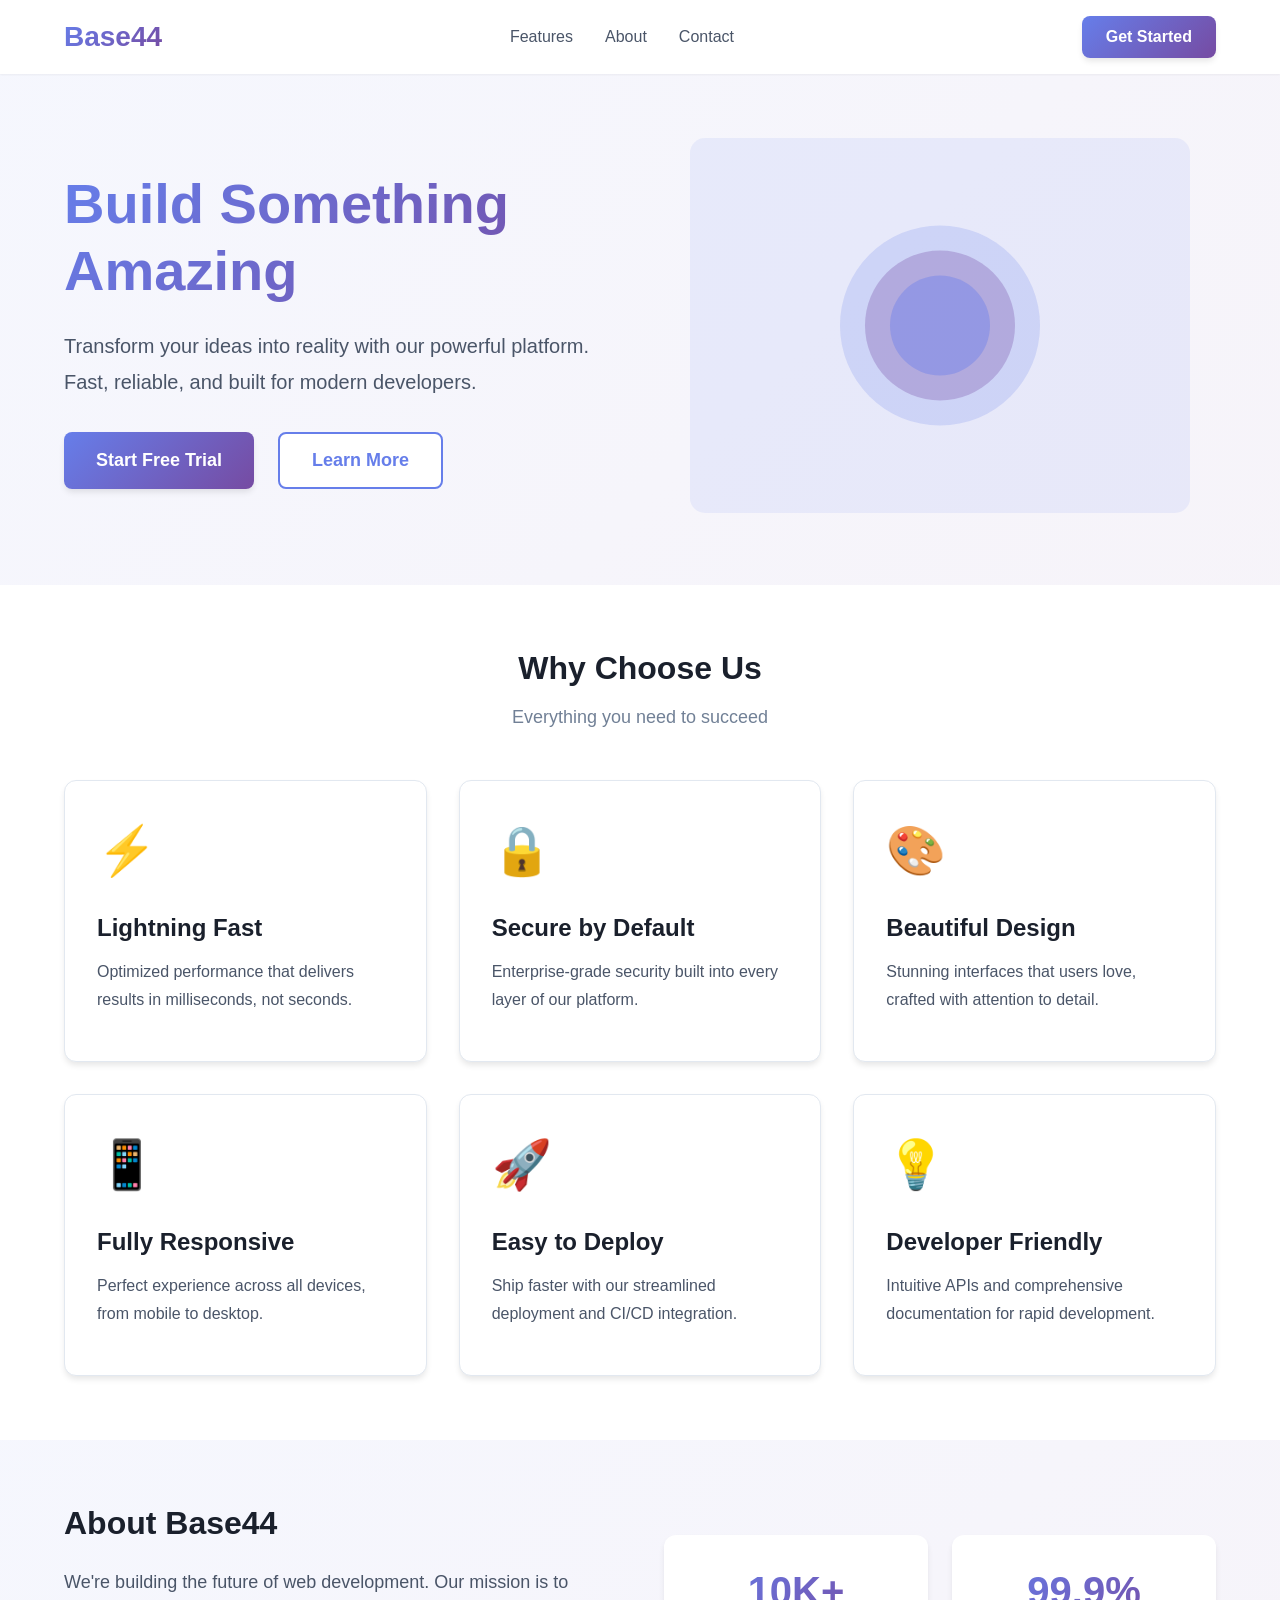
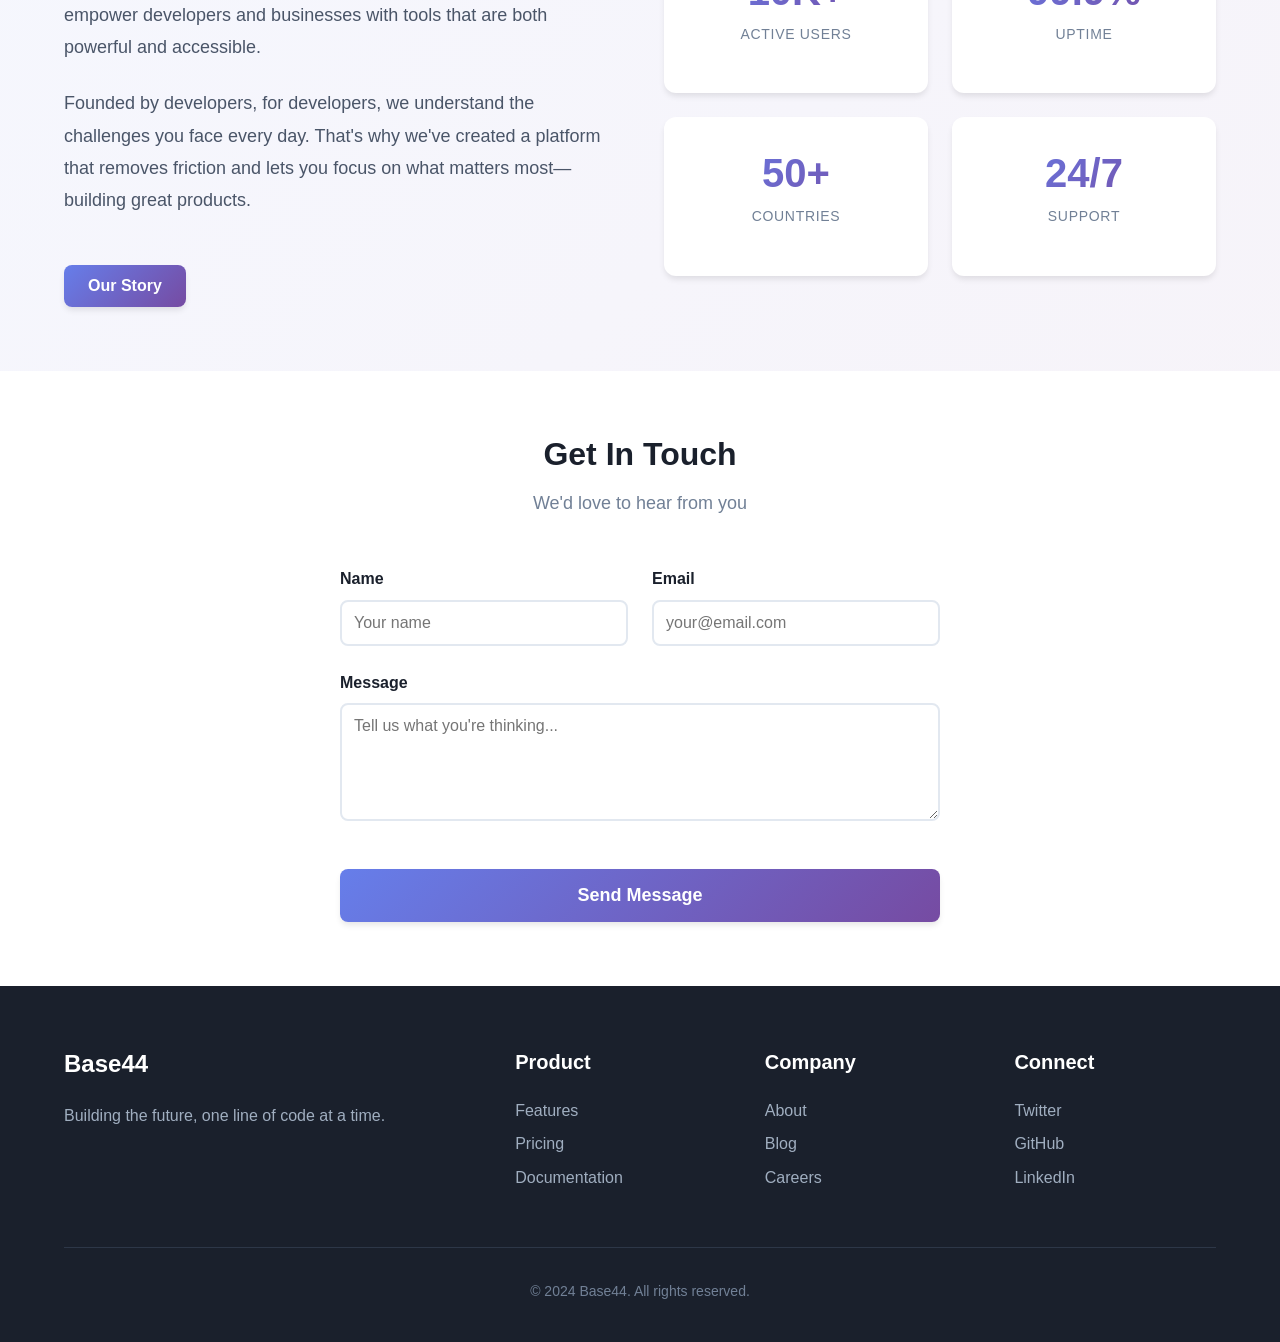
==== index.html @ 848befea "Add landing page with modern design - Create index.html with complete landing page structure   - Her" ====
<!DOCTYPE html>
<html lang="en">
<head>
    <meta charset="UTF-8">
    <meta name="viewport" content="width=device-width, initial-scale=1.0">
    <meta name="description" content="Base44 Demo - Modern landing page showcase">
    <title>Base44 Demo - Welcome</title>
    <link rel="stylesheet" href="index.css">
</head>
<body>
    <!-- Header / Navigation -->
    <header class="header">
        <nav class="nav container">
            <div class="logo">
                <h1>Base44</h1>
            </div>
            <ul class="nav-links">
                <li><a href="#features">Features</a></li>
                <li><a href="#about">About</a></li>
                <li><a href="#contact">Contact</a></li>
            </ul>
            <button class="btn-primary">Get Started</button>
        </nav>
    </header>

    <!-- Hero Section -->
    <section class="hero">
        <div class="container hero-content">
            <div class="hero-text">
                <h2 class="hero-title">Build Something Amazing</h2>
                <p class="hero-subtitle">
                    Transform your ideas into reality with our powerful platform. 
                    Fast, reliable, and built for modern developers.
                </p>
                <div class="hero-buttons">
                    <button class="btn-primary btn-large">Start Free Trial</button>
                    <button class="btn-secondary btn-large">Learn More</button>
                </div>
            </div>
            <div class="hero-image">
                <div class="placeholder-image">
                    <svg viewBox="0 0 400 300" xmlns="http://www.w3.org/2000/svg">
                        <rect width="400" height="300" fill="#667eea" opacity="0.1" rx="12"/>
                        <circle cx="200" cy="150" r="80" fill="#667eea" opacity="0.2"/>
                        <circle cx="200" cy="150" r="60" fill="#764ba2" opacity="0.3"/>
                        <circle cx="200" cy="150" r="40" fill="#667eea" opacity="0.4"/>
                    </svg>
                </div>
            </div>
        </div>
    </section>

    <!-- Features Section -->
    <section id="features" class="features">
        <div class="container">
            <h2 class="section-title">Why Choose Us</h2>
            <p class="section-subtitle">Everything you need to succeed</p>
            
            <div class="features-grid">
                <div class="feature-card">
                    <div class="feature-icon">⚡</div>
                    <h3>Lightning Fast</h3>
                    <p>Optimized performance that delivers results in milliseconds, not seconds.</p>
                </div>
                
                <div class="feature-card">
                    <div class="feature-icon">🔒</div>
                    <h3>Secure by Default</h3>
                    <p>Enterprise-grade security built into every layer of our platform.</p>
                </div>
                
                <div class="feature-card">
                    <div class="feature-icon">🎨</div>
                    <h3>Beautiful Design</h3>
                    <p>Stunning interfaces that users love, crafted with attention to detail.</p>
                </div>
                
                <div class="feature-card">
                    <div class="feature-icon">📱</div>
                    <h3>Fully Responsive</h3>
                    <p>Perfect experience across all devices, from mobile to desktop.</p>
                </div>
                
                <div class="feature-card">
                    <div class="feature-icon">🚀</div>
                    <h3>Easy to Deploy</h3>
                    <p>Ship faster with our streamlined deployment and CI/CD integration.</p>
                </div>
                
                <div class="feature-card">
                    <div class="feature-icon">💡</div>
                    <h3>Developer Friendly</h3>
                    <p>Intuitive APIs and comprehensive documentation for rapid development.</p>
                </div>
            </div>
        </div>
    </section>

    <!-- About Section -->
    <section id="about" class="about">
        <div class="container about-content">
            <div class="about-text">
                <h2 class="section-title">About Base44</h2>
                <p>
                    We're building the future of web development. Our mission is to empower 
                    developers and businesses with tools that are both powerful and accessible.
                </p>
                <p>
                    Founded by developers, for developers, we understand the challenges you 
                    face every day. That's why we've created a platform that removes friction 
                    and lets you focus on what matters most—building great products.
                </p>
                <button class="btn-primary">Our Story</button>
            </div>
            <div class="about-stats">
                <div class="stat-card">
                    <h3 class="stat-number">10K+</h3>
                    <p class="stat-label">Active Users</p>
                </div>
                <div class="stat-card">
                    <h3 class="stat-number">99.9%</h3>
                    <p class="stat-label">Uptime</p>
                </div>
                <div class="stat-card">
                    <h3 class="stat-number">50+</h3>
                    <p class="stat-label">Countries</p>
                </div>
                <div class="stat-card">
                    <h3 class="stat-number">24/7</h3>
                    <p class="stat-label">Support</p>
                </div>
            </div>
        </div>
    </section>

    <!-- Contact Section -->
    <section id="contact" class="contact">
        <div class="container">
            <h2 class="section-title">Get In Touch</h2>
            <p class="section-subtitle">We'd love to hear from you</p>
            
            <form class="contact-form">
                <div class="form-row">
                    <div class="form-group">
                        <label for="name">Name</label>
                        <input type="text" id="name" name="name" placeholder="Your name" required>
                    </div>
                    <div class="form-group">
                        <label for="email">Email</label>
                        <input type="email" id="email" name="email" placeholder="your@email.com" required>
                    </div>
                </div>
                <div class="form-group">
                    <label for="message">Message</label>
                    <textarea id="message" name="message" rows="5" placeholder="Tell us what you're thinking..." required></textarea>
                </div>
                <button type="submit" class="btn-primary btn-large">Send Message</button>
            </form>
        </div>
    </section>

    <!-- Footer -->
    <footer class="footer">
        <div class="container">
            <div class="footer-content">
                <div class="footer-section">
                    <h3>Base44</h3>
                    <p>Building the future, one line of code at a time.</p>
                </div>
                <div class="footer-section">
                    <h4>Product</h4>
                    <ul>
                        <li><a href="#">Features</a></li>
                        <li><a href="#">Pricing</a></li>
                        <li><a href="#">Documentation</a></li>
                    </ul>
                </div>
                <div class="footer-section">
                    <h4>Company</h4>
                    <ul>
                        <li><a href="#">About</a></li>
                        <li><a href="#">Blog</a></li>
                        <li><a href="#">Careers</a></li>
                    </ul>
                </div>
                <div class="footer-section">
                    <h4>Connect</h4>
                    <ul>
                        <li><a href="#">Twitter</a></li>
                        <li><a href="#">GitHub</a></li>
                        <li><a href="#">LinkedIn</a></li>
                    </ul>
                </div>
            </div>
            <div class="footer-bottom">
                <p>&copy; 2024 Base44. All rights reserved.</p>
            </div>
        </div>
    </footer>
</body>
</html>
---- index.css ----
/* ============================================
   CSS Reset & Base Styles
   ============================================ */

* {
    margin: 0;
    padding: 0;
    box-sizing: border-box;
}

:root {
    /* Colors */
    --primary: #667eea;
    --primary-dark: #5a67d8;
    --secondary: #764ba2;
    --text-dark: #1a202c;
    --text-light: #4a5568;
    --text-muted: #718096;
    --bg-light: #f7fafc;
    --bg-white: #ffffff;
    --border: #e2e8f0;
    
    /* Spacing */
    --spacing-xs: 0.5rem;
    --spacing-sm: 1rem;
    --spacing-md: 1.5rem;
    --spacing-lg: 2rem;
    --spacing-xl: 3rem;
    --spacing-2xl: 4rem;
    
    /* Typography */
    --font-primary: -apple-system, BlinkMacSystemFont, 'Segoe UI', Roboto, Oxygen, Ubuntu, Cantarell, sans-serif;
    
    /* Border Radius */
    --radius-sm: 0.375rem;
    --radius-md: 0.5rem;
    --radius-lg: 0.75rem;
    --radius-xl: 1rem;
    
    /* Shadows */
    --shadow-sm: 0 1px 2px 0 rgba(0, 0, 0, 0.05);
    --shadow-md: 0 4px 6px -1px rgba(0, 0, 0, 0.1);
    --shadow-lg: 0 10px 15px -3px rgba(0, 0, 0, 0.1);
    --shadow-xl: 0 20px 25px -5px rgba(0, 0, 0, 0.1);
}

html {
    scroll-behavior: smooth;
}

body {
    font-family: var(--font-primary);
    color: var(--text-dark);
    line-height: 1.6;
    background-color: var(--bg-white);
}

.container {
    max-width: 1200px;
    margin: 0 auto;
    padding: 0 var(--spacing-md);
}

/* ============================================
   Typography
   ============================================ */

h1, h2, h3, h4 {
    font-weight: 700;
    line-height: 1.2;
    color: var(--text-dark);
}

h1 { font-size: 2.5rem; }
h2 { font-size: 2rem; }
h3 { font-size: 1.5rem; }
h4 { font-size: 1.25rem; }

p {
    color: var(--text-light);
    margin-bottom: var(--spacing-sm);
}

/* ============================================
   Buttons
   ============================================ */

button {
    font-family: var(--font-primary);
    font-weight: 600;
    border: none;
    border-radius: var(--radius-md);
    cursor: pointer;
    transition: all 0.2s ease;
    padding: 0.75rem 1.5rem;
    font-size: 1rem;
}

.btn-primary {
    background: linear-gradient(135deg, var(--primary) 0%, var(--secondary) 100%);
    color: white;
    box-shadow: var(--shadow-md);
}

.btn-primary:hover {
    transform: translateY(-2px);
    box-shadow: var(--shadow-lg);
}

.btn-secondary {
    background: white;
    color: var(--primary);
    border: 2px solid var(--primary);
}

.btn-secondary:hover {
    background: var(--bg-light);
}

.btn-large {
    padding: 1rem 2rem;
    font-size: 1.125rem;
}

/* ============================================
   Header / Navigation
   ============================================ */

.header {
    background: white;
    box-shadow: var(--shadow-sm);
    position: sticky;
    top: 0;
    z-index: 1000;
    padding: var(--spacing-sm) 0;
}

.nav {
    display: flex;
    justify-content: space-between;
    align-items: center;
}

.logo h1 {
    background: linear-gradient(135deg, var(--primary) 0%, var(--secondary) 100%);
    -webkit-background-clip: text;
    -webkit-text-fill-color: transparent;
    background-clip: text;
    font-size: 1.75rem;
}

.nav-links {
    display: flex;
    gap: var(--spacing-lg);
    list-style: none;
    align-items: center;
}

.nav-links a {
    color: var(--text-light);
    text-decoration: none;
    font-weight: 500;
    transition: color 0.2s ease;
}

.nav-links a:hover {
    color: var(--primary);
}

/* ============================================
   Hero Section
   ============================================ */

.hero {
    padding: var(--spacing-2xl) 0;
    background: linear-gradient(135deg, #667eea10 0%, #764ba210 100%);
}

.hero-content {
    display: grid;
    grid-template-columns: 1fr 1fr;
    gap: var(--spacing-xl);
    align-items: center;
}

.hero-text {
    animation: fadeInUp 0.8s ease;
}

.hero-title {
    font-size: 3.5rem;
    margin-bottom: var(--spacing-md);
    background: linear-gradient(135deg, var(--primary) 0%, var(--secondary) 100%);
    -webkit-background-clip: text;
    -webkit-text-fill-color: transparent;
    background-clip: text;
}

.hero-subtitle {
    font-size: 1.25rem;
    color: var(--text-light);
    margin-bottom: var(--spacing-lg);
    line-height: 1.8;
}

.hero-buttons {
    display: flex;
    gap: var(--spacing-md);
}

.hero-image {
    animation: fadeIn 1s ease;
}

.placeholder-image {
    width: 100%;
    max-width: 500px;
    margin: 0 auto;
}

.placeholder-image svg {
    width: 100%;
    height: auto;
}

/* ============================================
   Features Section
   ============================================ */

.features {
    padding: var(--spacing-2xl) 0;
    background: var(--bg-white);
}

.section-title {
    text-align: center;
    margin-bottom: var(--spacing-sm);
}

.section-subtitle {
    text-align: center;
    color: var(--text-muted);
    font-size: 1.125rem;
    margin-bottom: var(--spacing-xl);
}

.features-grid {
    display: grid;
    grid-template-columns: repeat(auto-fit, minmax(300px, 1fr));
    gap: var(--spacing-lg);
    margin-top: var(--spacing-xl);
}

.feature-card {
    padding: var(--spacing-lg);
    background: white;
    border-radius: var(--radius-lg);
    box-shadow: var(--shadow-md);
    transition: all 0.3s ease;
    border: 1px solid var(--border);
}

.feature-card:hover {
    transform: translateY(-5px);
    box-shadow: var(--shadow-xl);
}

.feature-icon {
    font-size: 3rem;
    margin-bottom: var(--spacing-md);
}

.feature-card h3 {
    margin-bottom: var(--spacing-sm);
    color: var(--text-dark);
}

.feature-card p {
    color: var(--text-light);
    line-height: 1.7;
}

/* ============================================
   About Section
   ============================================ */

.about {
    padding: var(--spacing-2xl) 0;
    background: linear-gradient(135deg, #667eea10 0%, #764ba210 100%);
}

.about-content {
    display: grid;
    grid-template-columns: 1fr 1fr;
    gap: var(--spacing-xl);
    align-items: center;
}

.about-text h2 {
    text-align: left;
    margin-bottom: var(--spacing-md);
}

.about-text p {
    font-size: 1.125rem;
    margin-bottom: var(--spacing-md);
    line-height: 1.8;
}

.about-text button {
    margin-top: var(--spacing-md);
}

.about-stats {
    display: grid;
    grid-template-columns: 1fr 1fr;
    gap: var(--spacing-md);
}

.stat-card {
    background: white;
    padding: var(--spacing-lg);
    border-radius: var(--radius-lg);
    text-align: center;
    box-shadow: var(--shadow-md);
}

.stat-number {
    font-size: 2.5rem;
    background: linear-gradient(135deg, var(--primary) 0%, var(--secondary) 100%);
    -webkit-background-clip: text;
    -webkit-text-fill-color: transparent;
    background-clip: text;
    margin-bottom: var(--spacing-xs);
}

.stat-label {
    color: var(--text-muted);
    font-size: 0.875rem;
    text-transform: uppercase;
    letter-spacing: 0.05em;
}

/* ============================================
   Contact Section
   ============================================ */

.contact {
    padding: var(--spacing-2xl) 0;
    background: var(--bg-white);
}

.contact-form {
    max-width: 600px;
    margin: 0 auto;
    margin-top: var(--spacing-xl);
}

.form-row {
    display: grid;
    grid-template-columns: 1fr 1fr;
    gap: var(--spacing-md);
}

.form-group {
    margin-bottom: var(--spacing-md);
}

.form-group label {
    display: block;
    margin-bottom: var(--spacing-xs);
    font-weight: 600;
    color: var(--text-dark);
}

.form-group input,
.form-group textarea {
    width: 100%;
    padding: 0.75rem;
    border: 2px solid var(--border);
    border-radius: var(--radius-md);
    font-family: var(--font-primary);
    font-size: 1rem;
    transition: border-color 0.2s ease;
}

.form-group input:focus,
.form-group textarea:focus {
    outline: none;
    border-color: var(--primary);
}

.contact-form button {
    width: 100%;
    margin-top: var(--spacing-sm);
}

/* ============================================
   Footer
   ============================================ */

.footer {
    background: var(--text-dark);
    color: white;
    padding: var(--spacing-2xl) 0 var(--spacing-md);
}

.footer-content {
    display: grid;
    grid-template-columns: 2fr 1fr 1fr 1fr;
    gap: var(--spacing-xl);
    margin-bottom: var(--spacing-xl);
}

.footer-section h3,
.footer-section h4 {
    color: white;
    margin-bottom: var(--spacing-md);
}

.footer-section p {
    color: #a0aec0;
}

.footer-section ul {
    list-style: none;
}

.footer-section ul li {
    margin-bottom: var(--spacing-xs);
}

.footer-section a {
    color: #a0aec0;
    text-decoration: none;
    transition: color 0.2s ease;
}

.footer-section a:hover {
    color: white;
}

.footer-bottom {
    text-align: center;
    padding-top: var(--spacing-lg);
    border-top: 1px solid #2d3748;
}

.footer-bottom p {
    color: #718096;
    font-size: 0.875rem;
}

/* ============================================
   Animations
   ============================================ */

@keyframes fadeIn {
    from {
        opacity: 0;
    }
    to {
        opacity: 1;
    }
}

@keyframes fadeInUp {
    from {
        opacity: 0;
        transform: translateY(30px);
    }
    to {
        opacity: 1;
        transform: translateY(0);
    }
}

/* ============================================
   Responsive Design
   ============================================ */

@media (max-width: 968px) {
    .hero-content,
    .about-content {
        grid-template-columns: 1fr;
        gap: var(--spacing-lg);
    }
    
    .hero-title {
        font-size: 2.5rem;
    }
    
    .nav-links {
        display: none;
    }
    
    .footer-content {
        grid-template-columns: 1fr 1fr;
    }
}

@media (max-width: 640px) {
    .hero-title {
        font-size: 2rem;
    }
    
    .hero-buttons {
        flex-direction: column;
    }
    
    .form-row {
        grid-template-columns: 1fr;
    }
    
    .about-stats {
        grid-template-columns: 1fr;
    }
    
    .footer-content {
        grid-template-columns: 1fr;
    }
}
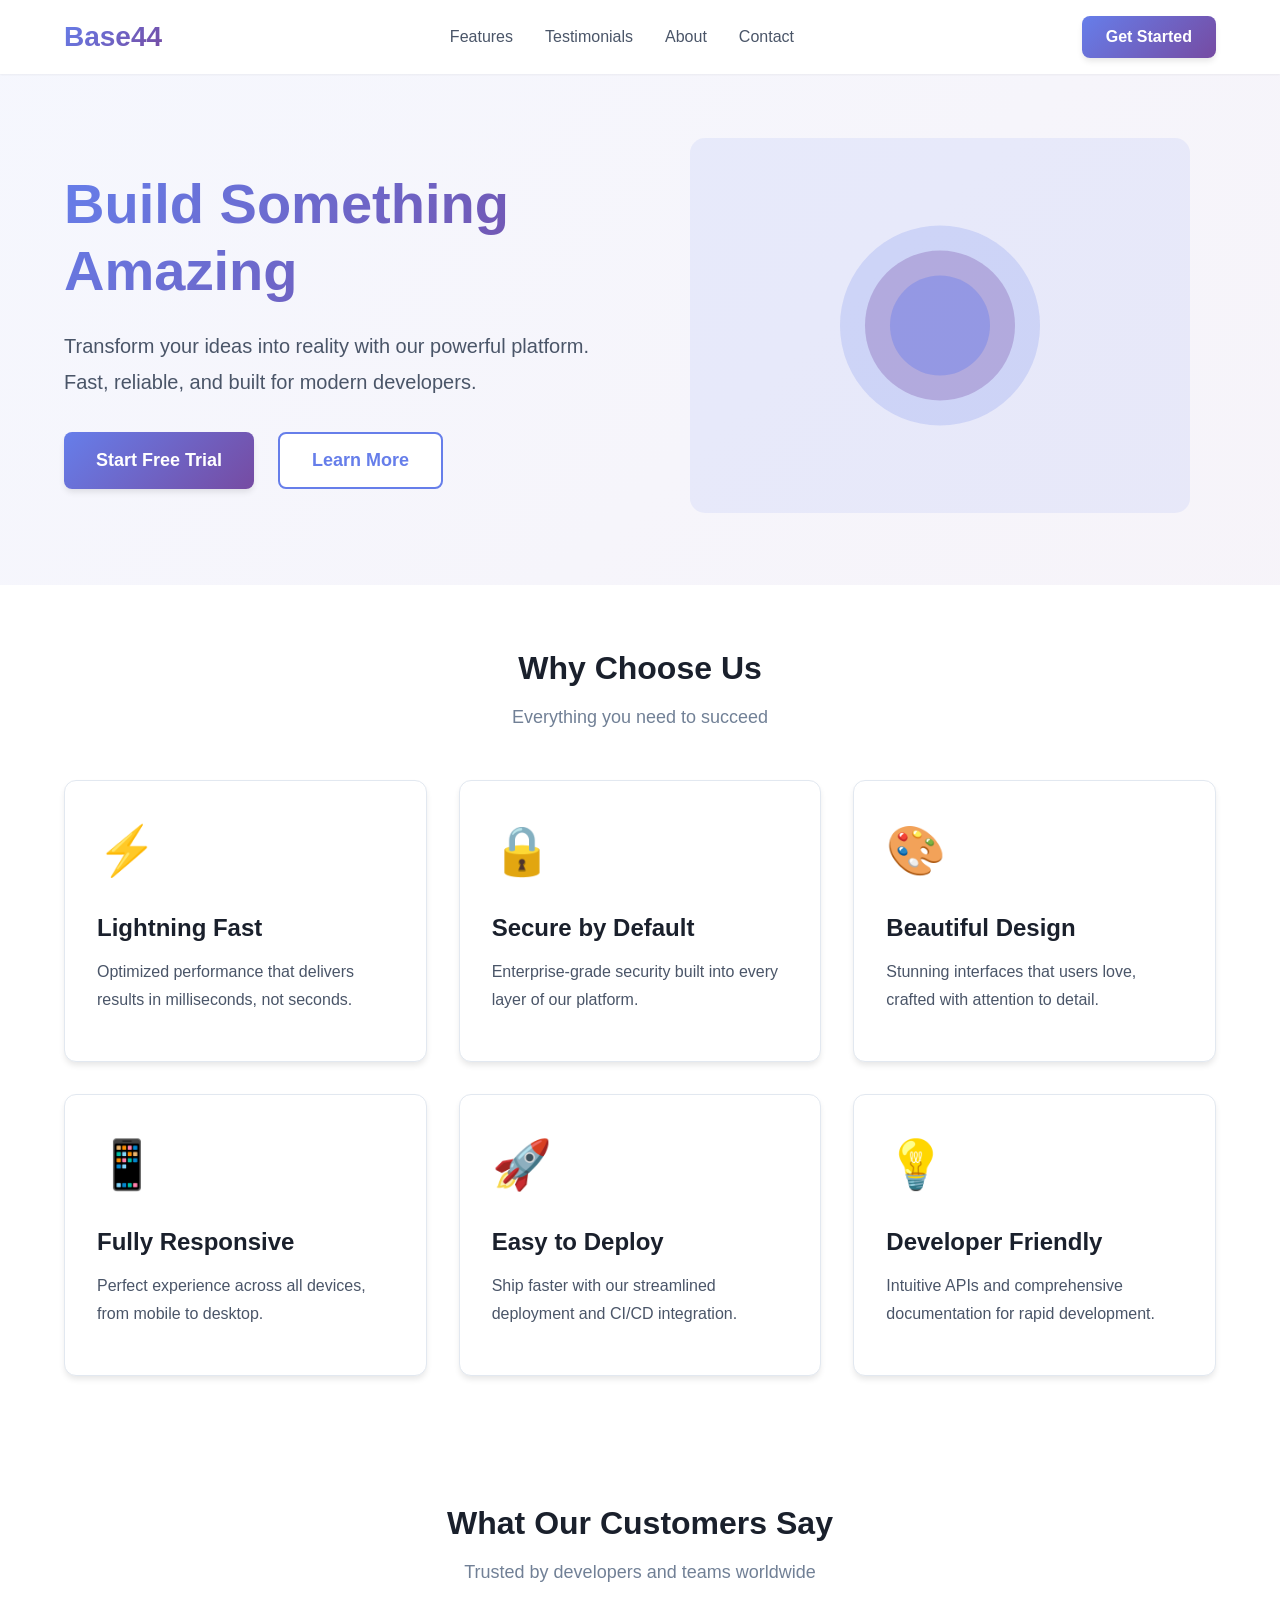
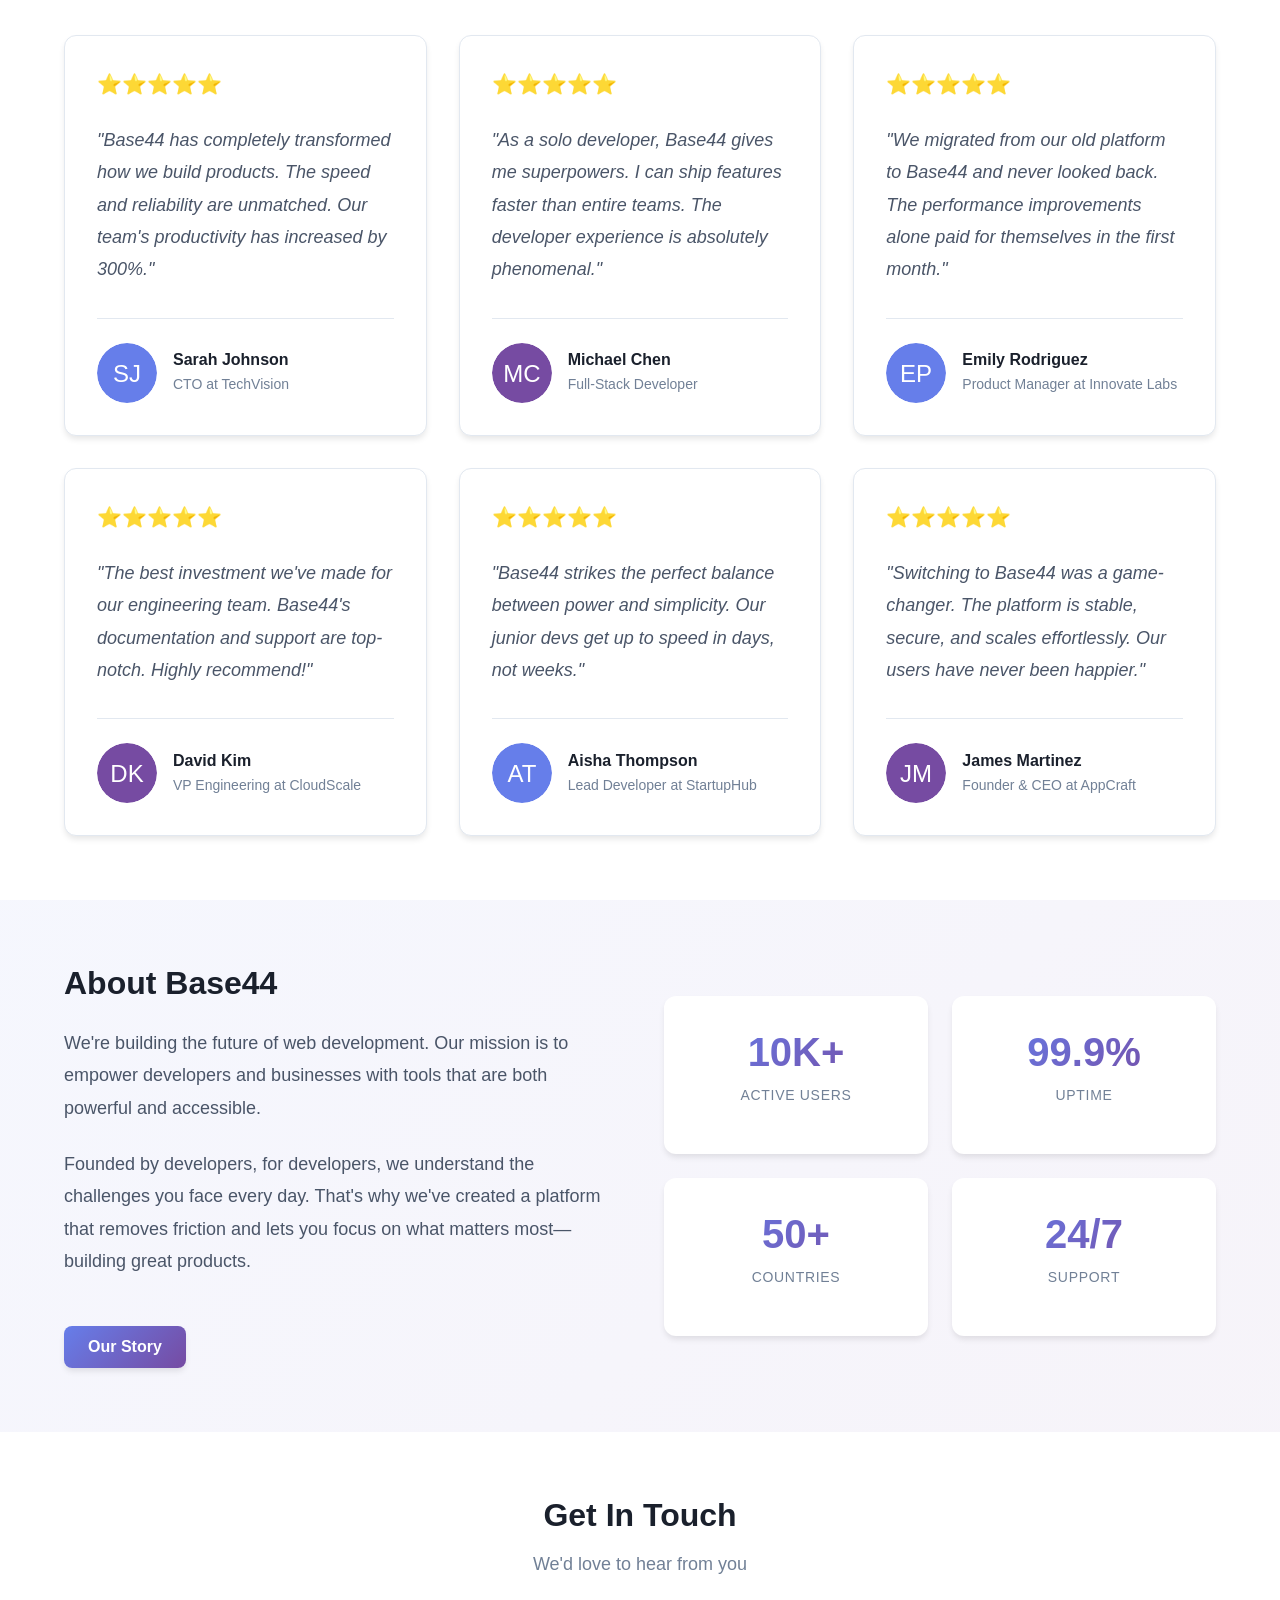
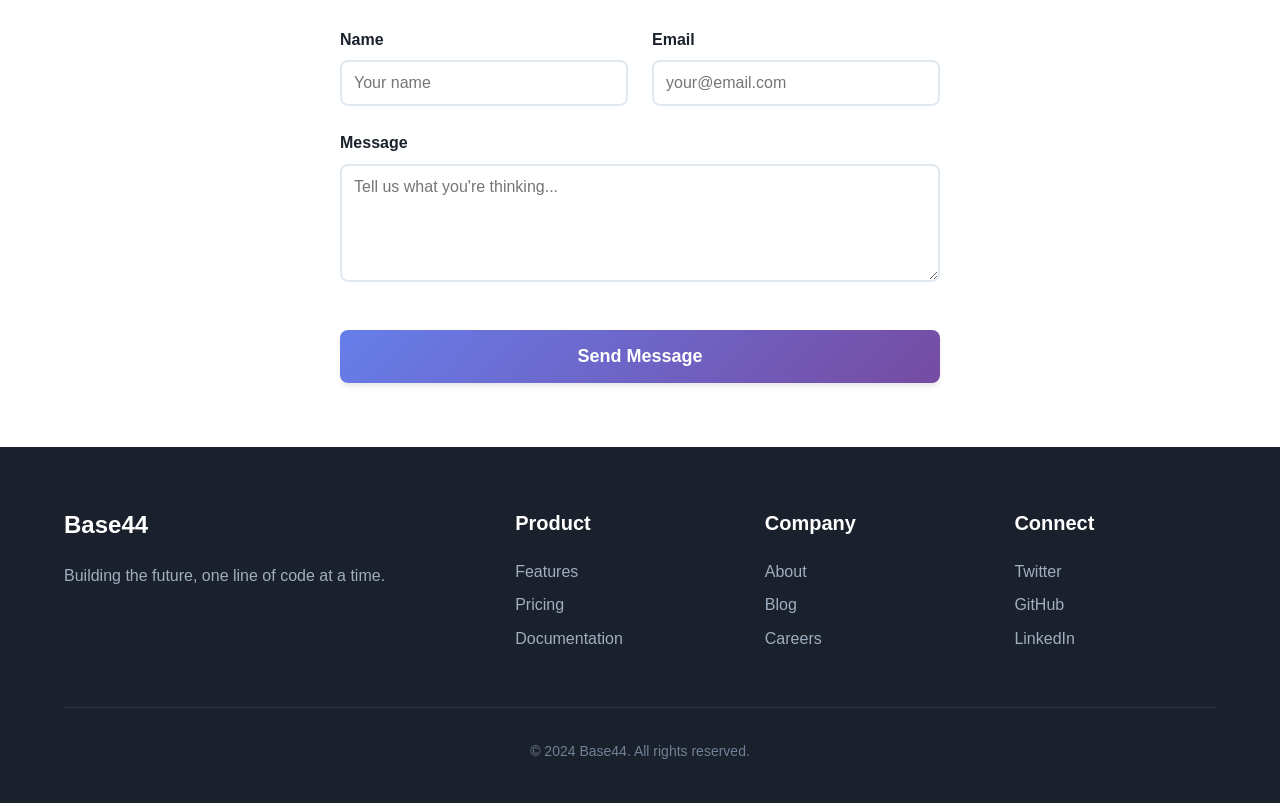
==== commit 4613713b: "feat: add testimonials section to landing page" ====
--- a/index.html
+++ b/index.html
@@ -16,6 +16,7 @@
             </div>
             <ul class="nav-links">
                 <li><a href="#features">Features</a></li>
+                <li><a href="#testimonials">Testimonials</a></li>
                 <li><a href="#about">About</a></li>
                 <li><a href="#contact">Contact</a></li>
             </ul>
@@ -91,6 +92,136 @@
                     <div class="feature-icon">💡</div>
                     <h3>Developer Friendly</h3>
                     <p>Intuitive APIs and comprehensive documentation for rapid development.</p>
+                </div>
+            </div>
+        </div>
+    </section>
+
+    <!-- Testimonials Section -->
+    <section id="testimonials" class="testimonials">
+        <div class="container">
+            <h2 class="section-title">What Our Customers Say</h2>
+            <p class="section-subtitle">Trusted by developers and teams worldwide</p>
+            
+            <div class="testimonials-grid">
+                <div class="testimonial-card">
+                    <div class="testimonial-rating">⭐⭐⭐⭐⭐</div>
+                    <p class="testimonial-text">
+                        "Base44 has completely transformed how we build products. The speed and 
+                        reliability are unmatched. Our team's productivity has increased by 300%."
+                    </p>
+                    <div class="testimonial-author">
+                        <div class="author-avatar">
+                            <svg viewBox="0 0 100 100" xmlns="http://www.w3.org/2000/svg">
+                                <circle cx="50" cy="50" r="50" fill="#667eea"/>
+                                <text x="50" y="50" font-size="40" fill="white" text-anchor="middle" dominant-baseline="central">SJ</text>
+                            </svg>
+                        </div>
+                        <div class="author-info">
+                            <h4 class="author-name">Sarah Johnson</h4>
+                            <p class="author-role">CTO at TechVision</p>
+                        </div>
+                    </div>
+                </div>
+
+                <div class="testimonial-card">
+                    <div class="testimonial-rating">⭐⭐⭐⭐⭐</div>
+                    <p class="testimonial-text">
+                        "As a solo developer, Base44 gives me superpowers. I can ship features 
+                        faster than entire teams. The developer experience is absolutely phenomenal."
+                    </p>
+                    <div class="testimonial-author">
+                        <div class="author-avatar">
+                            <svg viewBox="0 0 100 100" xmlns="http://www.w3.org/2000/svg">
+                                <circle cx="50" cy="50" r="50" fill="#764ba2"/>
+                                <text x="50" y="50" font-size="40" fill="white" text-anchor="middle" dominant-baseline="central">MC</text>
+                            </svg>
+                        </div>
+                        <div class="author-info">
+                            <h4 class="author-name">Michael Chen</h4>
+                            <p class="author-role">Full-Stack Developer</p>
+                        </div>
+                    </div>
+                </div>
+
+                <div class="testimonial-card">
+                    <div class="testimonial-rating">⭐⭐⭐⭐⭐</div>
+                    <p class="testimonial-text">
+                        "We migrated from our old platform to Base44 and never looked back. 
+                        The performance improvements alone paid for themselves in the first month."
+                    </p>
+                    <div class="testimonial-author">
+                        <div class="author-avatar">
+                            <svg viewBox="0 0 100 100" xmlns="http://www.w3.org/2000/svg">
+                                <circle cx="50" cy="50" r="50" fill="#667eea"/>
+                                <text x="50" y="50" font-size="40" fill="white" text-anchor="middle" dominant-baseline="central">EP</text>
+                            </svg>
+                        </div>
+                        <div class="author-info">
+                            <h4 class="author-name">Emily Rodriguez</h4>
+                            <p class="author-role">Product Manager at Innovate Labs</p>
+                        </div>
+                    </div>
+                </div>
+
+                <div class="testimonial-card">
+                    <div class="testimonial-rating">⭐⭐⭐⭐⭐</div>
+                    <p class="testimonial-text">
+                        "The best investment we've made for our engineering team. Base44's 
+                        documentation and support are top-notch. Highly recommend!"
+                    </p>
+                    <div class="testimonial-author">
+                        <div class="author-avatar">
+                            <svg viewBox="0 0 100 100" xmlns="http://www.w3.org/2000/svg">
+                                <circle cx="50" cy="50" r="50" fill="#764ba2"/>
+                                <text x="50" y="50" font-size="40" fill="white" text-anchor="middle" dominant-baseline="central">DK</text>
+                            </svg>
+                        </div>
+                        <div class="author-info">
+                            <h4 class="author-name">David Kim</h4>
+                            <p class="author-role">VP Engineering at CloudScale</p>
+                        </div>
+                    </div>
+                </div>
+
+                <div class="testimonial-card">
+                    <div class="testimonial-rating">⭐⭐⭐⭐⭐</div>
+                    <p class="testimonial-text">
+                        "Base44 strikes the perfect balance between power and simplicity. 
+                        Our junior devs get up to speed in days, not weeks."
+                    </p>
+                    <div class="testimonial-author">
+                        <div class="author-avatar">
+                            <svg viewBox="0 0 100 100" xmlns="http://www.w3.org/2000/svg">
+                                <circle cx="50" cy="50" r="50" fill="#667eea"/>
+                                <text x="50" y="50" font-size="40" fill="white" text-anchor="middle" dominant-baseline="central">AT</text>
+                            </svg>
+                        </div>
+                        <div class="author-info">
+                            <h4 class="author-name">Aisha Thompson</h4>
+                            <p class="author-role">Lead Developer at StartupHub</p>
+                        </div>
+                    </div>
+                </div>
+
+                <div class="testimonial-card">
+                    <div class="testimonial-rating">⭐⭐⭐⭐⭐</div>
+                    <p class="testimonial-text">
+                        "Switching to Base44 was a game-changer. The platform is stable, secure, 
+                        and scales effortlessly. Our users have never been happier."
+                    </p>
+                    <div class="testimonial-author">
+                        <div class="author-avatar">
+                            <svg viewBox="0 0 100 100" xmlns="http://www.w3.org/2000/svg">
+                                <circle cx="50" cy="50" r="50" fill="#764ba2"/>
+                                <text x="50" y="50" font-size="40" fill="white" text-anchor="middle" dominant-baseline="central">JM</text>
+                            </svg>
+                        </div>
+                        <div class="author-info">
+                            <h4 class="author-name">James Martinez</h4>
+                            <p class="author-role">Founder & CEO at AppCraft</p>
+                        </div>
+                    </div>
                 </div>
             </div>
         </div>
--- a/index.css
+++ b/index.css
@@ -281,6 +281,92 @@
 }
 
 /* ============================================
+   Testimonials Section
+   ============================================ */
+
+.testimonials {
+    padding: var(--spacing-2xl) 0;
+    background: var(--bg-white);
+}
+
+.testimonials-grid {
+    display: grid;
+    grid-template-columns: repeat(auto-fit, minmax(350px, 1fr));
+    gap: var(--spacing-lg);
+    margin-top: var(--spacing-xl);
+}
+
+.testimonial-card {
+    background: white;
+    padding: var(--spacing-lg);
+    border-radius: var(--radius-lg);
+    box-shadow: var(--shadow-md);
+    border: 1px solid var(--border);
+    transition: all 0.3s ease;
+    display: flex;
+    flex-direction: column;
+}
+
+.testimonial-card:hover {
+    transform: translateY(-5px);
+    box-shadow: var(--shadow-xl);
+}
+
+.testimonial-rating {
+    font-size: 1.25rem;
+    margin-bottom: var(--spacing-md);
+    color: #fbbf24;
+}
+
+.testimonial-text {
+    font-size: 1.125rem;
+    line-height: 1.8;
+    color: var(--text-light);
+    font-style: italic;
+    margin-bottom: var(--spacing-lg);
+    flex-grow: 1;
+}
+
+.testimonial-author {
+    display: flex;
+    align-items: center;
+    gap: var(--spacing-sm);
+    margin-top: auto;
+    padding-top: var(--spacing-md);
+    border-top: 1px solid var(--border);
+}
+
+.author-avatar {
+    width: 60px;
+    height: 60px;
+    border-radius: 50%;
+    overflow: hidden;
+    flex-shrink: 0;
+}
+
+.author-avatar svg {
+    width: 100%;
+    height: 100%;
+}
+
+.author-info {
+    flex-grow: 1;
+}
+
+.author-name {
+    font-size: 1rem;
+    font-weight: 600;
+    color: var(--text-dark);
+    margin-bottom: 0.25rem;
+}
+
+.author-role {
+    font-size: 0.875rem;
+    color: var(--text-muted);
+    margin-bottom: 0;
+}
+
+/* ============================================
    About Section
    ============================================ */
 
@@ -497,6 +583,10 @@
     .footer-content {
         grid-template-columns: 1fr 1fr;
     }
+    
+    .testimonials-grid {
+        grid-template-columns: 1fr;
+    }
 }
 
 @media (max-width: 640px) {
